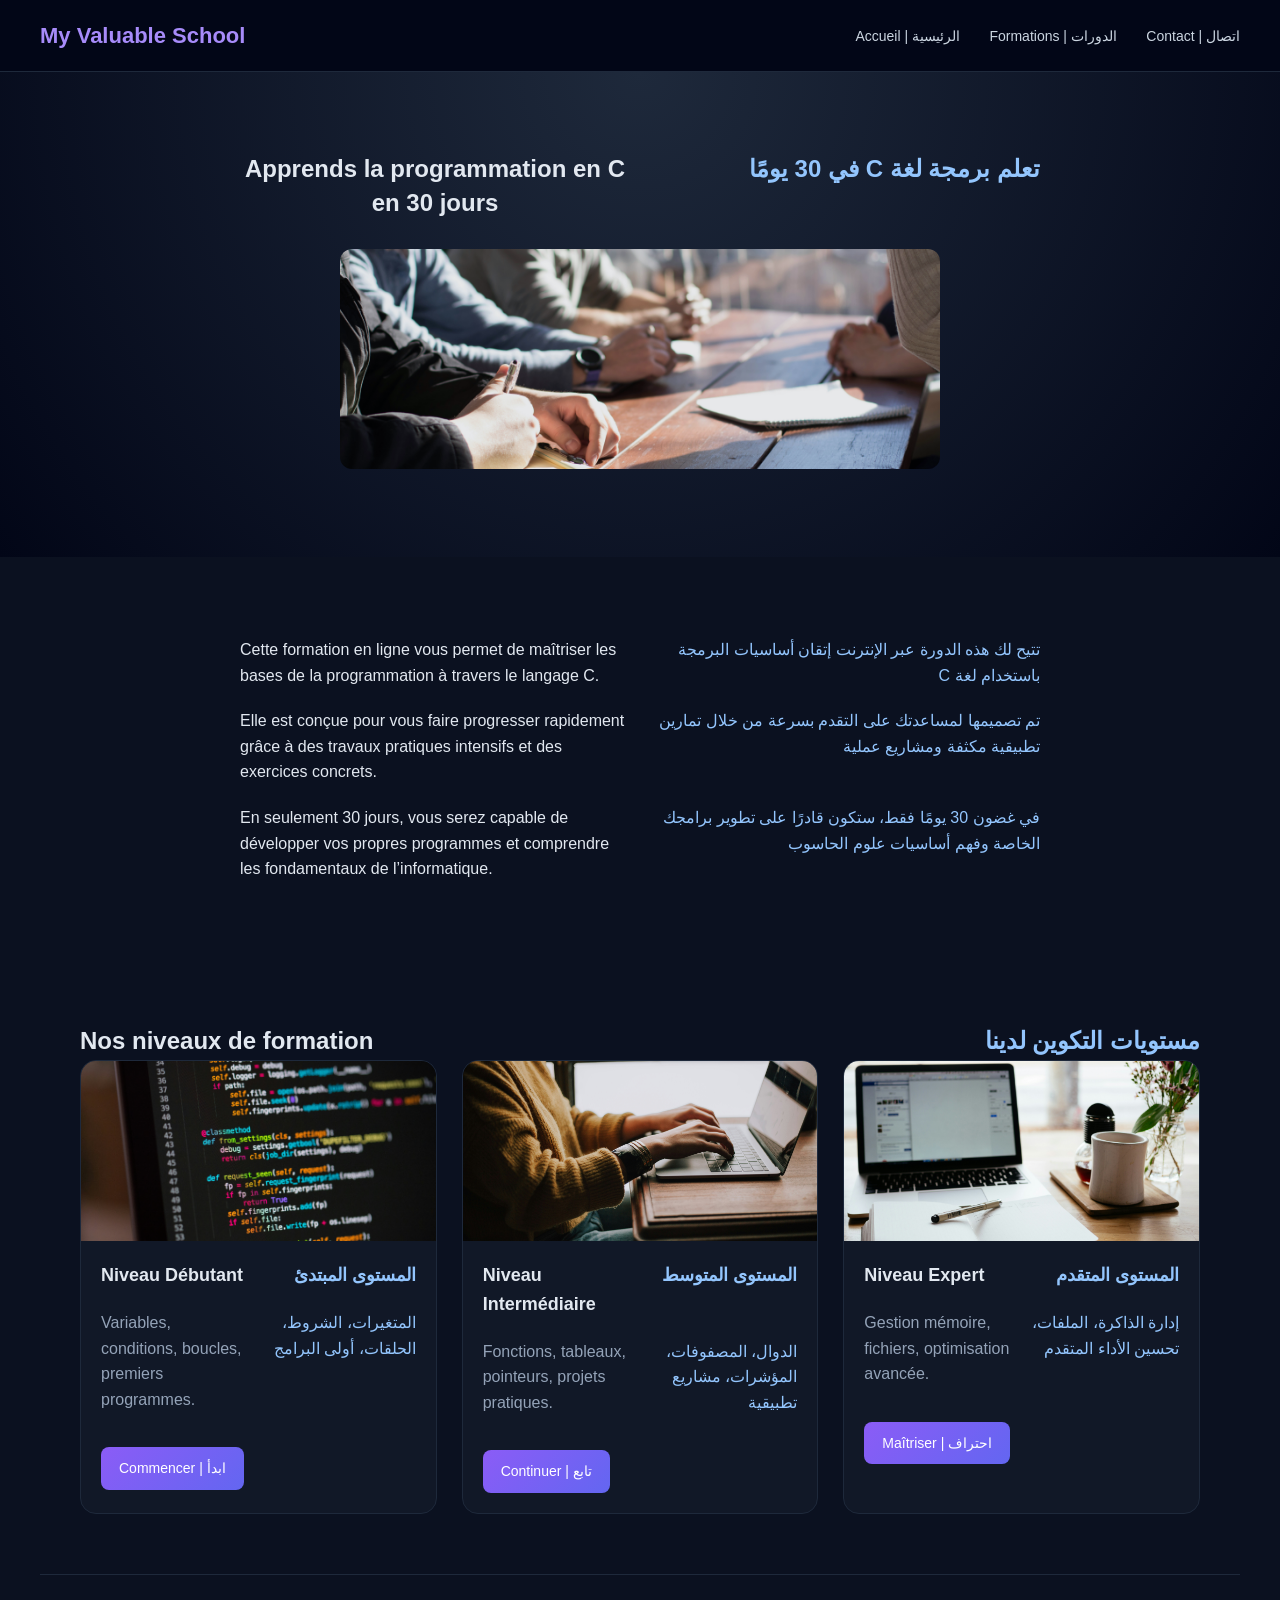
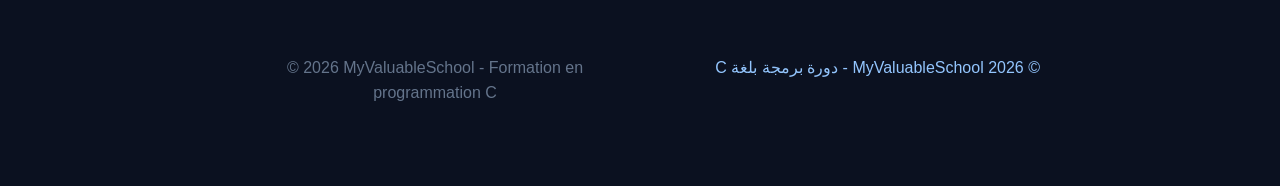
==== index.html @ 790b9a83 "Update index.html" ====
<!DOCTYPE html>
<html lang="fr" dir="ltr">
<head>
<meta charset="UTF-8">

<title>Formation C en ligne | Apprendre la programmation en 30 jours - MyValuableSchool</title>

<meta name="description" content="Apprenez la programmation en langage C en 30 jours grâce à une formation complète basée sur la pratique. Niveaux débutant, intermédiaire et expert.">
<meta name="keywords" content="formation C, apprendre C, programmation C, cours C en ligne, débutant C, TP programmation">

<!-- SEO ARABE -->
<meta name="description" lang="ar" content="تعلم برمجة لغة C خلال 30 يومًا مع دورة عملية كاملة للمبتدئين والمتوسطين والمتقدمين">
<meta name="keywords" lang="ar" content="تعلم C, دورة C, برمجة C, تعليم البرمجة, لغة C">

<!-- MULTILINGUE SEO -->
<link rel="alternate" hreflang="fr" href="index.html">
<link rel="alternate" hreflang="ar" href="index.html">

<meta name="viewport" content="width=device-width, initial-scale=1.0">

<link rel="stylesheet" href="style.css">

<style>

/* HERO AMELIORE */
.hero {
  padding:80px 20px;
  text-align:center;
  background: radial-gradient(circle at top, #1e293b, #020617);
}

.hero h2 {
  font-size:24px;
  font-weight:700;
  max-width:800px;
  margin:auto;
  line-height:1.4;
}

.hero-img {
  margin-top:30px;
  max-width:600px;
  width:100%;
  height:220px;
  object-fit:cover;
  border-radius:12px;
  opacity:0.9;
}

/* INTRO + LECTURE */
.container p {
  max-width:800px;
  margin:20px auto;
  font-size:16px;
}

/* BILINGUE */
.bilingual {
  display:flex;
  gap:20px;
}

.bilingual span {
  width:50%;
}

.ar {
  direction:rtl;
  text-align:right;
  color:#93c5fd;
  font-family:"Tahoma", sans-serif;
}

</style>

</head>

<body>

<header>
  <h1>My Valuable School</h1>
  <nav>
    <a href="index.html">Accueil | الرئيسية</a>
    <a href="#formations">Formations | الدورات</a>
    <a href="contact.html">Contact | اتصال</a>
  </nav>
</header>

<!-- HERO -->
<section class="hero">

  <h2 class="bilingual">
    <span>Apprends la programmation en C en 30 jours</span>
    <span class="ar">تعلم برمجة لغة C في 30 يومًا</span>
  </h2>

  <!-- IMAGE REDUITE -->
  <img class="hero-img" 
       src="assets/dylan-gillis-KdeqA3aTnBY-unsplash.jpg"
       alt="Apprendre la programmation C | تعلم البرمجة بلغة C">

</section>

<!-- INTRO -->
<section class="container">

  <p class="bilingual">
    <span>
      Cette formation en ligne vous permet de maîtriser les bases de la programmation à travers le langage C.
    </span>
    <span class="ar">
      تتيح لك هذه الدورة عبر الإنترنت إتقان أساسيات البرمجة باستخدام لغة C
    </span>
  </p>

  <p class="bilingual">
    <span>
      Elle est conçue pour vous faire progresser rapidement grâce à des travaux pratiques intensifs et des exercices concrets.
    </span>
    <span class="ar">
      تم تصميمها لمساعدتك على التقدم بسرعة من خلال تمارين تطبيقية مكثفة ومشاريع عملية
    </span>
  </p>

  <p class="bilingual">
    <span>
      En seulement 30 jours, vous serez capable de développer vos propres programmes et comprendre les fondamentaux de l’informatique.
    </span>
    <span class="ar">
      في غضون 30 يومًا فقط، ستكون قادرًا على تطوير برامجك الخاصة وفهم أساسيات علوم الحاسوب
    </span>
  </p>

</section>

<!-- NIVEAUX -->
<section id="formations" class="container">
  <h2 class="bilingual">
    <span>Nos niveaux de formation</span>
    <span class="ar">مستويات التكوين لدينا</span>
  </h2>

  <div class="grid">

    <a href="course.html?id=1" class="card">
      <img src="assets/chris-ried-ieic5Tq8YMk-unsplash.jpg" alt="Formation C débutant | تعلم C للمبتدئين">
      <div class="card-content">
        <h3 class="bilingual">
          <span>Niveau Débutant</span>
          <span class="ar">المستوى المبتدئ</span>
        </h3>
        <p class="bilingual">
          <span>Variables, conditions, boucles, premiers programmes.</span>
          <span class="ar">المتغيرات، الشروط، الحلقات، أولى البرامج</span>
        </p>
        <span class="btn">Commencer | ابدأ</span>
      </div>
    </a>

    <a href="course.html?id=2" class="card">
      <img src="assets/christin-hume-mfB1B1s4sMc-unsplash.jpg" alt="Formation C intermédiaire | تعلم C المستوى المتوسط">
      <div class="card-content">
        <h3 class="bilingual">
          <span>Niveau Intermédiaire</span>
          <span class="ar">المستوى المتوسط</span>
        </h3>
        <p class="bilingual">
          <span>Fonctions, tableaux, pointeurs, projets pratiques.</span>
          <span class="ar">الدوال، المصفوفات، المؤشرات، مشاريع تطبيقية</span>
        </p>
        <span class="btn">Continuer | تابع</span>
      </div>
    </a>

    <a href="course.html?id=3" class="card">
      <img src="assets/nick-morrison-FHnnjk1Yj7Y-unsplash.jpg" alt="Formation C expert | تعلم C المتقدم">
      <div class="card-content">
        <h3 class="bilingual">
          <span>Niveau Expert</span>
          <span class="ar">المستوى المتقدم</span>
        </h3>
        <p class="bilingual">
          <span>Gestion mémoire, fichiers, optimisation avancée.</span>
          <span class="ar">إدارة الذاكرة، الملفات، تحسين الأداء المتقدم</span>
        </p>
        <span class="btn">Maîtriser | احتراف</span>
      </div>
    </a>

  </div>
</section>

<footer class="container">
  <p class="bilingual">
    <span>© 2026 MyValuableSchool - Formation en programmation C</span>
    <span class="ar">© 2026 MyValuableSchool - دورة برمجة بلغة C</span>
  </p>
</footer>

</body>
</html>
---- style.css ----
/* RESET */
* {
  margin:0;
  padding:0;
  box-sizing:border-box;
}

body {
  font-family: "Inter", Arial, sans-serif;
  background:#0b1120;
  color:#e2e8f0;
  line-height:1.6;
}

/* HEADER */
header {
  display:flex;
  justify-content:space-between;
  align-items:center;
  padding:18px 40px;
  background:rgba(2,6,23,0.9);
  backdrop-filter: blur(10px);
  position:sticky;
  top:0;
  z-index:1000;
  border-bottom:1px solid #1e293b;
}

header h1 {
  color:#a78bfa;
  font-size:22px;
  font-weight:600;
}

nav a {
  margin-left:25px;
  color:#cbd5e1;
  text-decoration:none;
  font-size:14px;
  transition:0.3s;
}

nav a:hover {
  color:#a78bfa;
}

/* HERO */
.hero {
  padding:100px 40px;
  text-align:center;
  background: radial-gradient(circle at top, #1e293b, #020617);
}

.hero h2 {
  font-size:42px;
  font-weight:700;
  margin-bottom:15px;
}

.hero p {
  color:#94a3b8;
  font-size:18px;
}

/* CONTAINER */
.container {
  padding:60px 40px;
  max-width:1200px;
  margin:auto;
}

/* GRID (cards accueil) */
.grid {
  display:grid;
  grid-template-columns:repeat(auto-fit,minmax(280px,1fr));
  gap:25px;
}

/* CARD */
.card {
  background:#111827;
  border-radius:16px;
  overflow:hidden;
  transition:all 0.3s ease;
  border:1px solid #1e293b;
  text-decoration:none;
  color:inherit;
}

.card:hover {
  transform:translateY(-5px);
  box-shadow:0 10px 30px rgba(0,0,0,0.4);
}

/* IMAGE */
.card img {
  width:100%;
  height:180px;
  object-fit:cover;
  display:block;
}

/* CONTENU */
.card-content {
  padding:20px;
}

.card-content h3 {
  margin-bottom:10px;
  font-size:18px;
}

.card-content p {
  color:#94a3b8;
  font-size:14px;
}

/* BUTTON */
.btn {
  display:inline-block;
  margin-top:15px;
  background:linear-gradient(135deg,#8b5cf6,#6366f1);
  padding:10px 18px;
  border-radius:8px;
  text-decoration:none;
  color:white;
  font-size:14px;
  transition:0.3s;
}

.btn:hover {
  transform:translateY(-2px);
  box-shadow:0 5px 15px rgba(139,92,246,0.4);
}

/* VIDEO INTRO (GRANDE) */
.video {
  width:100%;
  max-width:800px;
  border-radius:12px;
  margin:20px 0;
}

/* ========================= */
/* CHAPITRES (NOUVEAU DESIGN) */
/* ========================= */

.chapters-grid {
  display:grid;
  grid-template-columns:repeat(3, 1fr);
  gap:20px;
  margin-top:30px;
}

.chapter {
  background:#111827;
  padding:15px;
  border-radius:12px;
  border:1px solid #1e293b;
  transition:0.3s;
}

.chapter:hover {
  transform:translateY(-4px);
  box-shadow:0 8px 20px rgba(0,0,0,0.4);
}

.chapter h3 {
  font-size:15px;
  margin-bottom:10px;
}

/* VIDEO PETITE */
.chapter iframe {
  width:100%;
  height:160px;
  border-radius:8px;
  margin-bottom:10px;
}

/* RESSOURCES */
.chapter ul {
  margin-top:10px;
  padding-left:15px;
}

.chapter a {
  color:#a78bfa;
  text-decoration:none;
  font-size:13px;
}

/* FORM */
form {
  max-width:500px;
}

form input,
form select,
form textarea {
  width:100%;
  padding:12px;
  margin:10px 0;
  border-radius:8px;
  border:1px solid #1e293b;
  background:#020617;
  color:white;
}

form input:focus,
form textarea:focus {
  outline:none;
  border-color:#8b5cf6;
}

/* FOOTER */
footer {
  text-align:center;
  padding:30px;
  border-top:1px solid #1e293b;
  color:#64748b;
  font-size:14px;
}

/* RESPONSIVE */
@media(max-width:900px){
  .chapters-grid {
    grid-template-columns:repeat(2, 1fr);
  }
}

@media(max-width:768px){
  header {
    padding:15px 20px;
  }

  .hero {
    padding:70px 20px;
  }

  .hero h2 {
    font-size:30px;
  }

  .container {
    padding:40px 20px;
  }
}

@media(max-width:800px){
  .chapters-grid {
    grid-template-columns:1fr;
  }
}
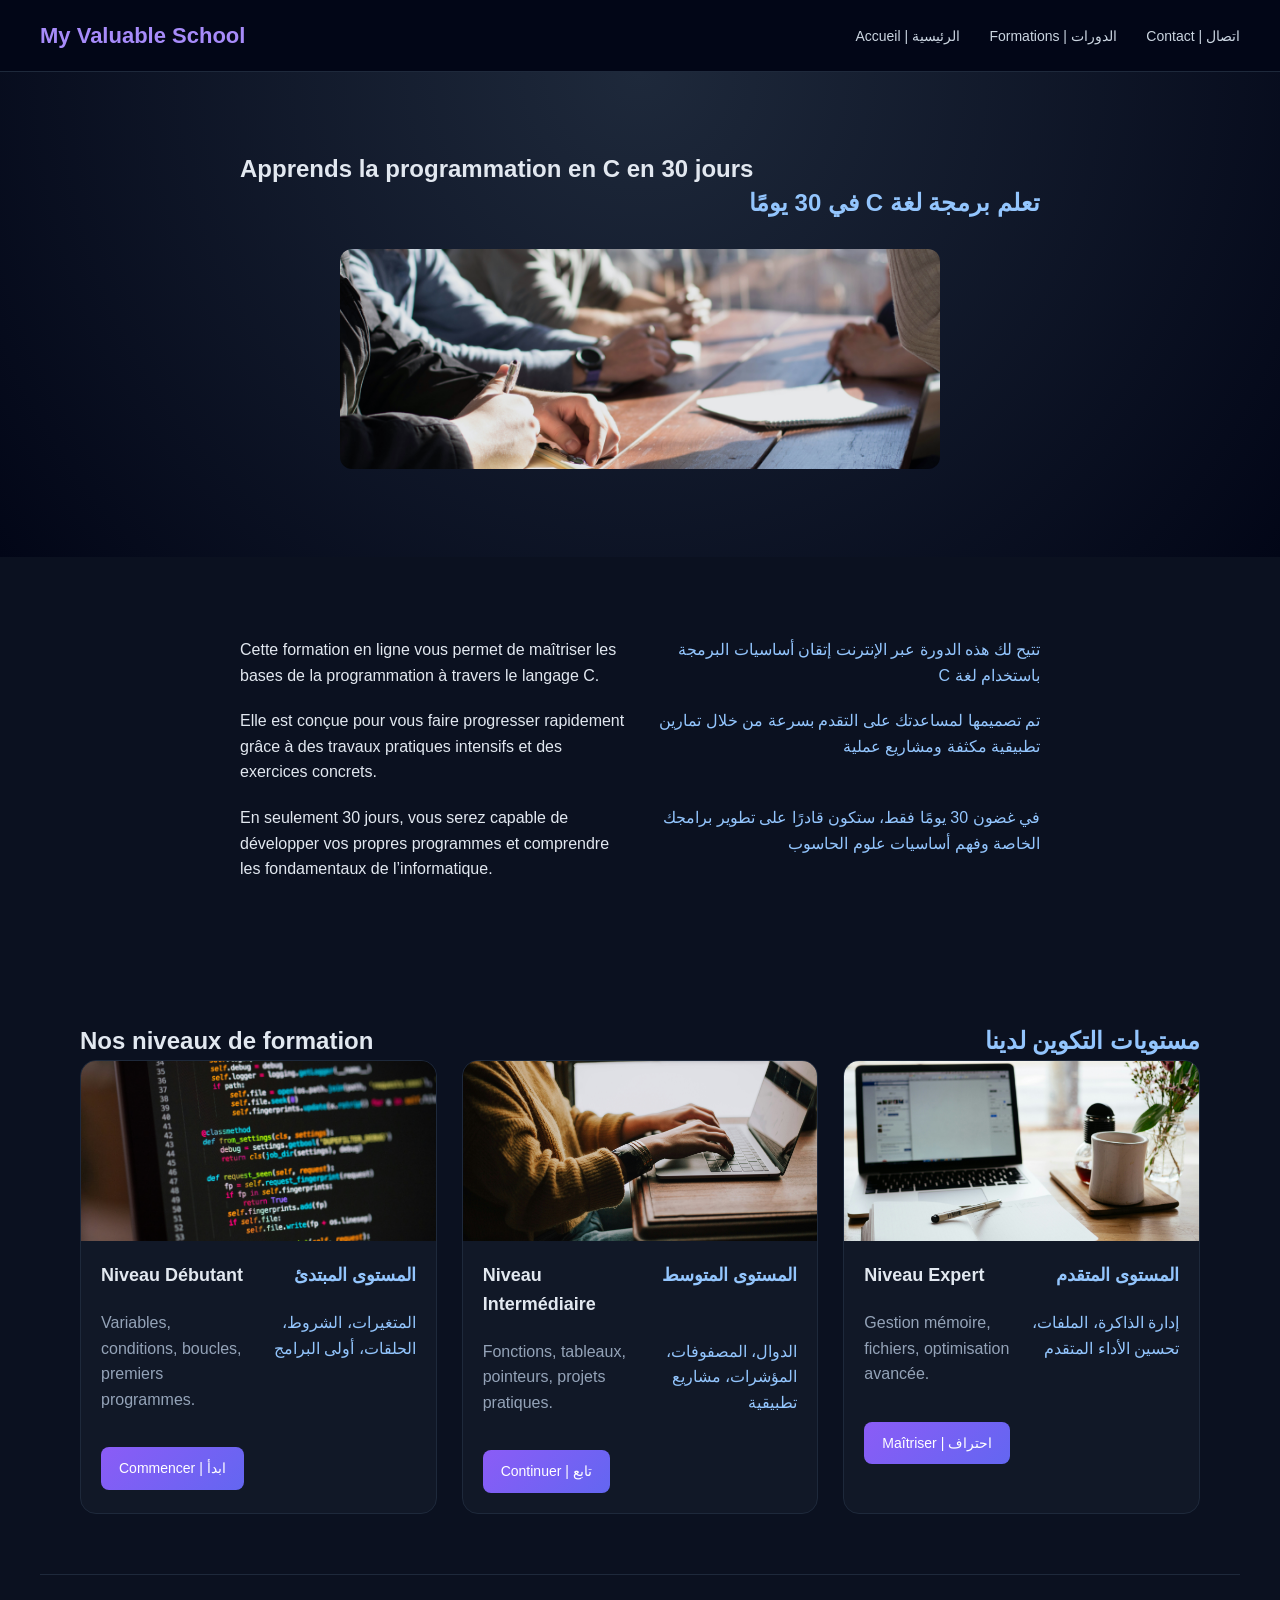
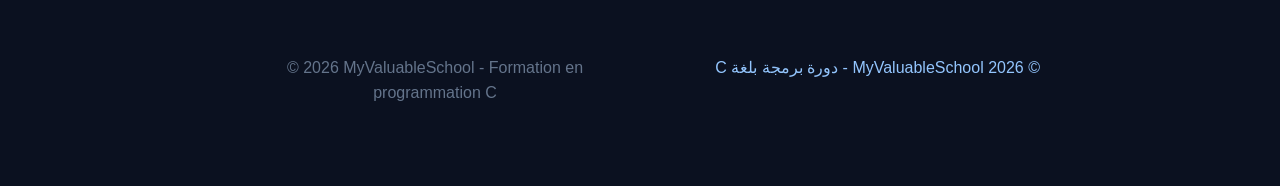
==== commit 3ae018c4: "Update index.html" ====
--- a/index.html
+++ b/index.html
@@ -90,9 +90,13 @@
 <section class="hero">
 
   <h2 class="bilingual">
-    <span>Apprends la programmation en C en 30 jours</span>
-    <span class="ar">تعلم برمجة لغة C في 30 يومًا</span>
+    Apprends la programmation en C en 30 jours
   </h2>
+
+    <h2 class="ar">
+   تعلم برمجة لغة C في 30 يومًا
+  </h2>
+
 
   <!-- IMAGE REDUITE -->
   <img class="hero-img" 
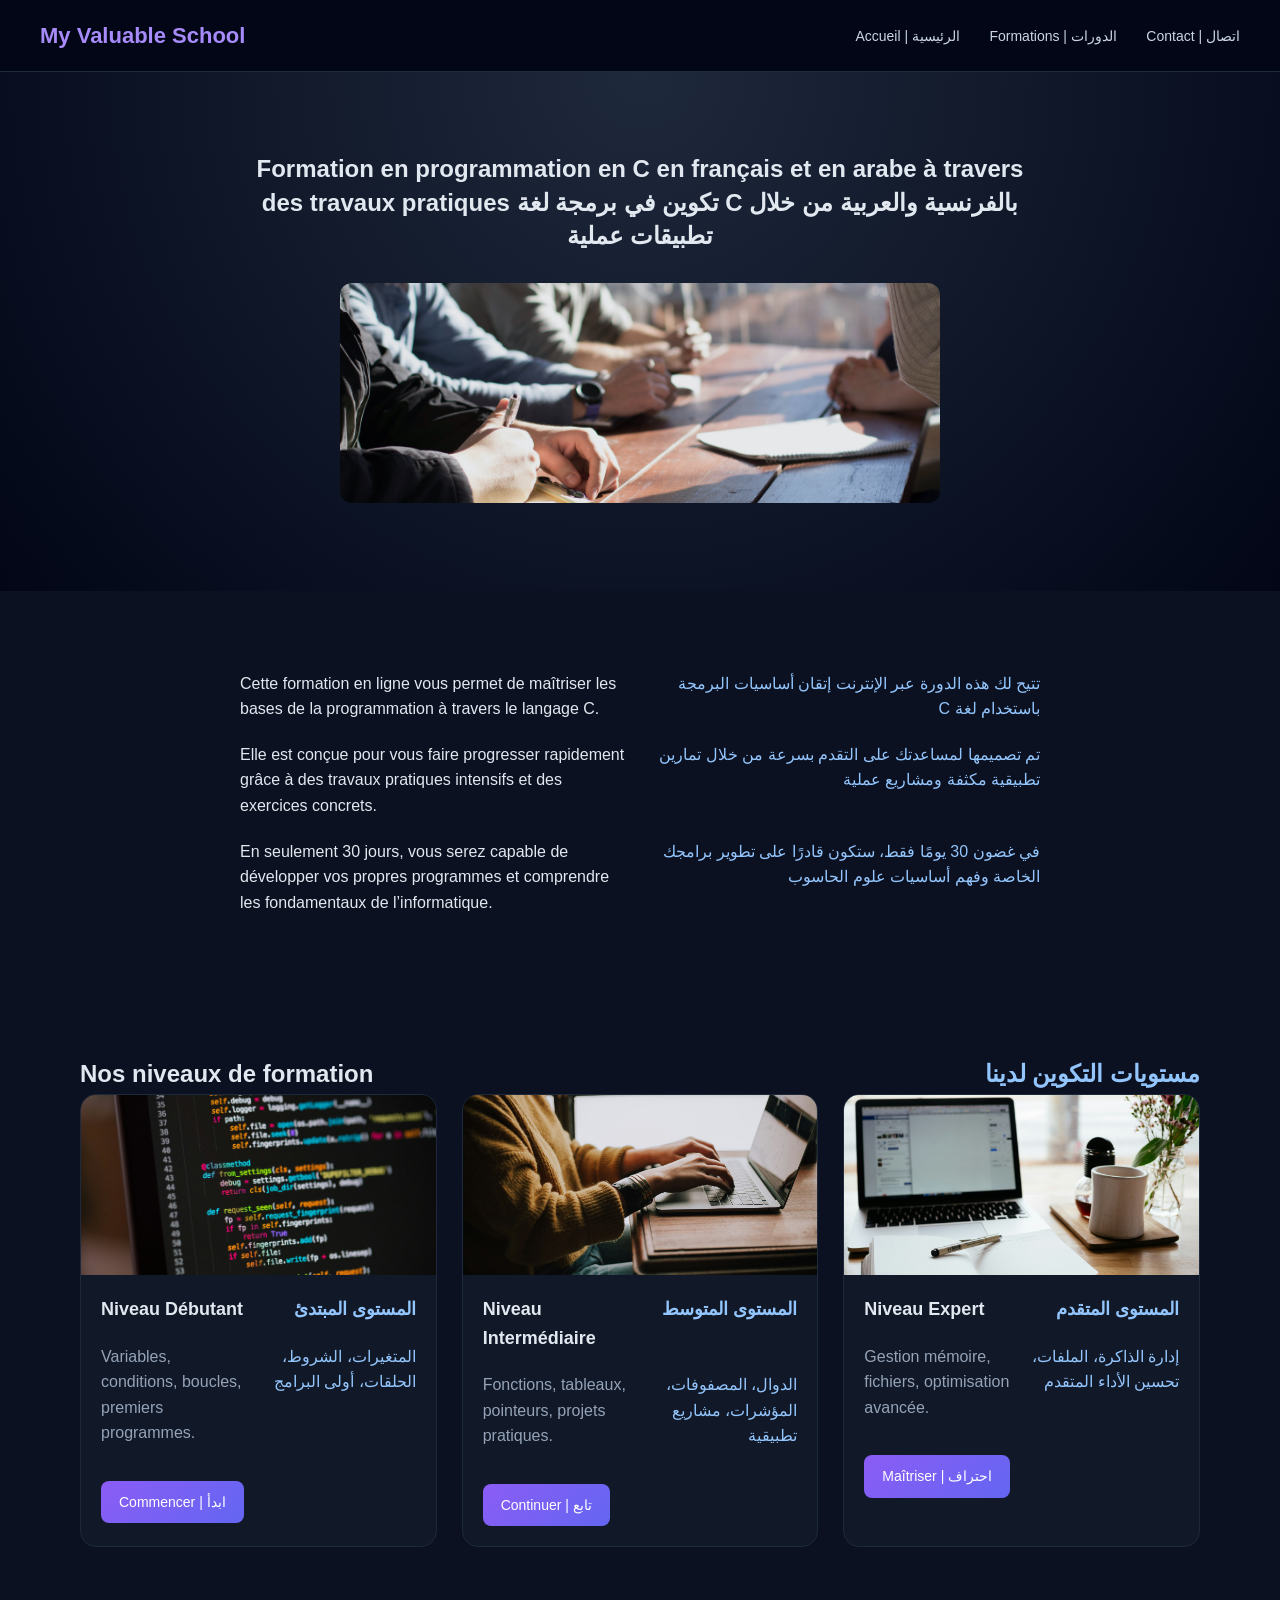
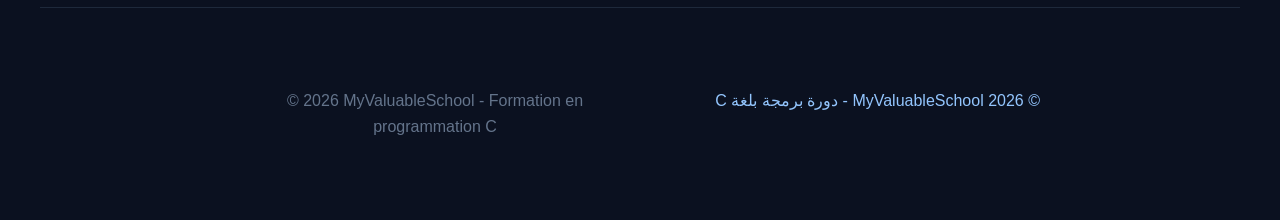
==== commit 60ddb02f: "Update index.html" ====
--- a/index.html
+++ b/index.html
@@ -90,11 +90,9 @@
 <section class="hero">
 
   <h2 class="bilingual">
-    Apprends la programmation en C en 30 jours
-  </h2>
-
-    <h2 class="ar">
-   تعلم برمجة لغة C في 30 يومًا
+    Formation en programmation en C en français et en arabe à travers des travaux pratiques
+تكوين في برمجة لغة C بالفرنسية والعربية من خلال تطبيقات عملية
+
   </h2>
 
 
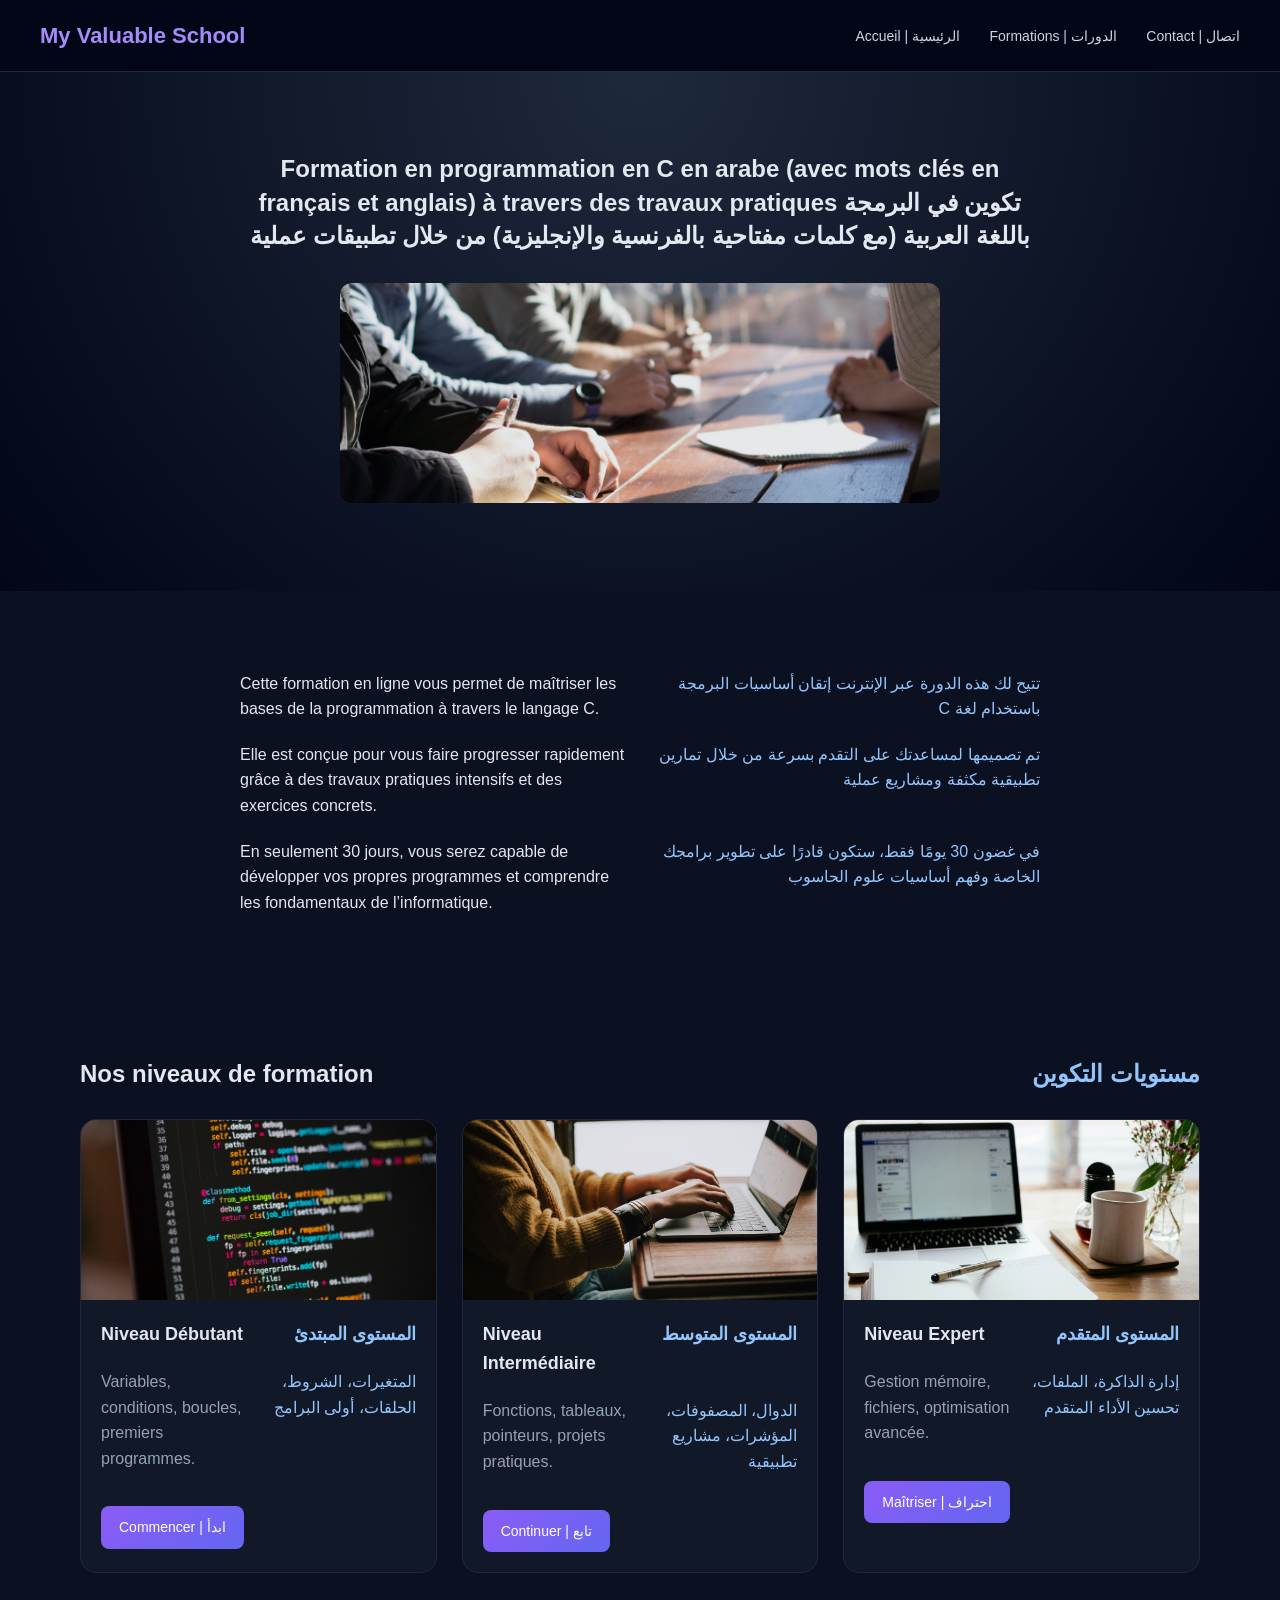
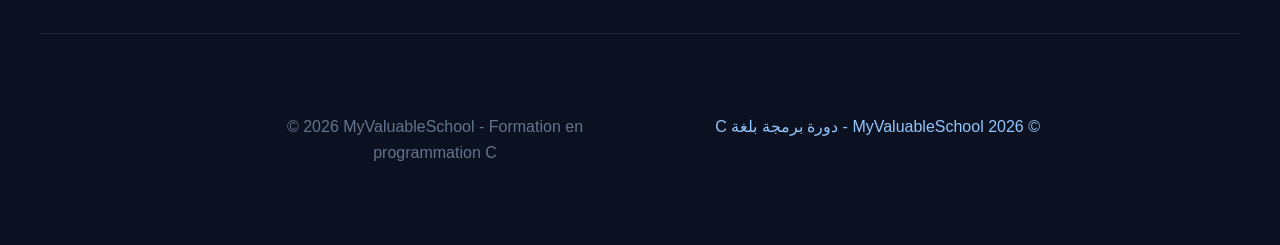
==== commit 025b001a: "Update index.html" ====
--- a/index.html
+++ b/index.html
@@ -90,8 +90,8 @@
 <section class="hero">
 
   <h2 class="bilingual">
-    Formation en programmation en C en français et en arabe à travers des travaux pratiques
-تكوين في برمجة لغة C بالفرنسية والعربية من خلال تطبيقات عملية
+    Formation en programmation en C en arabe (avec mots clés en français et anglais) à travers des travaux pratiques
+تكوين في البرمجة باللغة العربية (مع كلمات مفتاحية بالفرنسية والإنجليزية) من خلال تطبيقات عملية
 
   </h2>
 
@@ -139,9 +139,9 @@
 <section id="formations" class="container">
   <h2 class="bilingual">
     <span>Nos niveaux de formation</span>
-    <span class="ar">مستويات التكوين لدينا</span>
+    <span class="ar">مستويات التكوين </span>
   </h2>
-
+</br>
   <div class="grid">
 
     <a href="course.html?id=1" class="card">
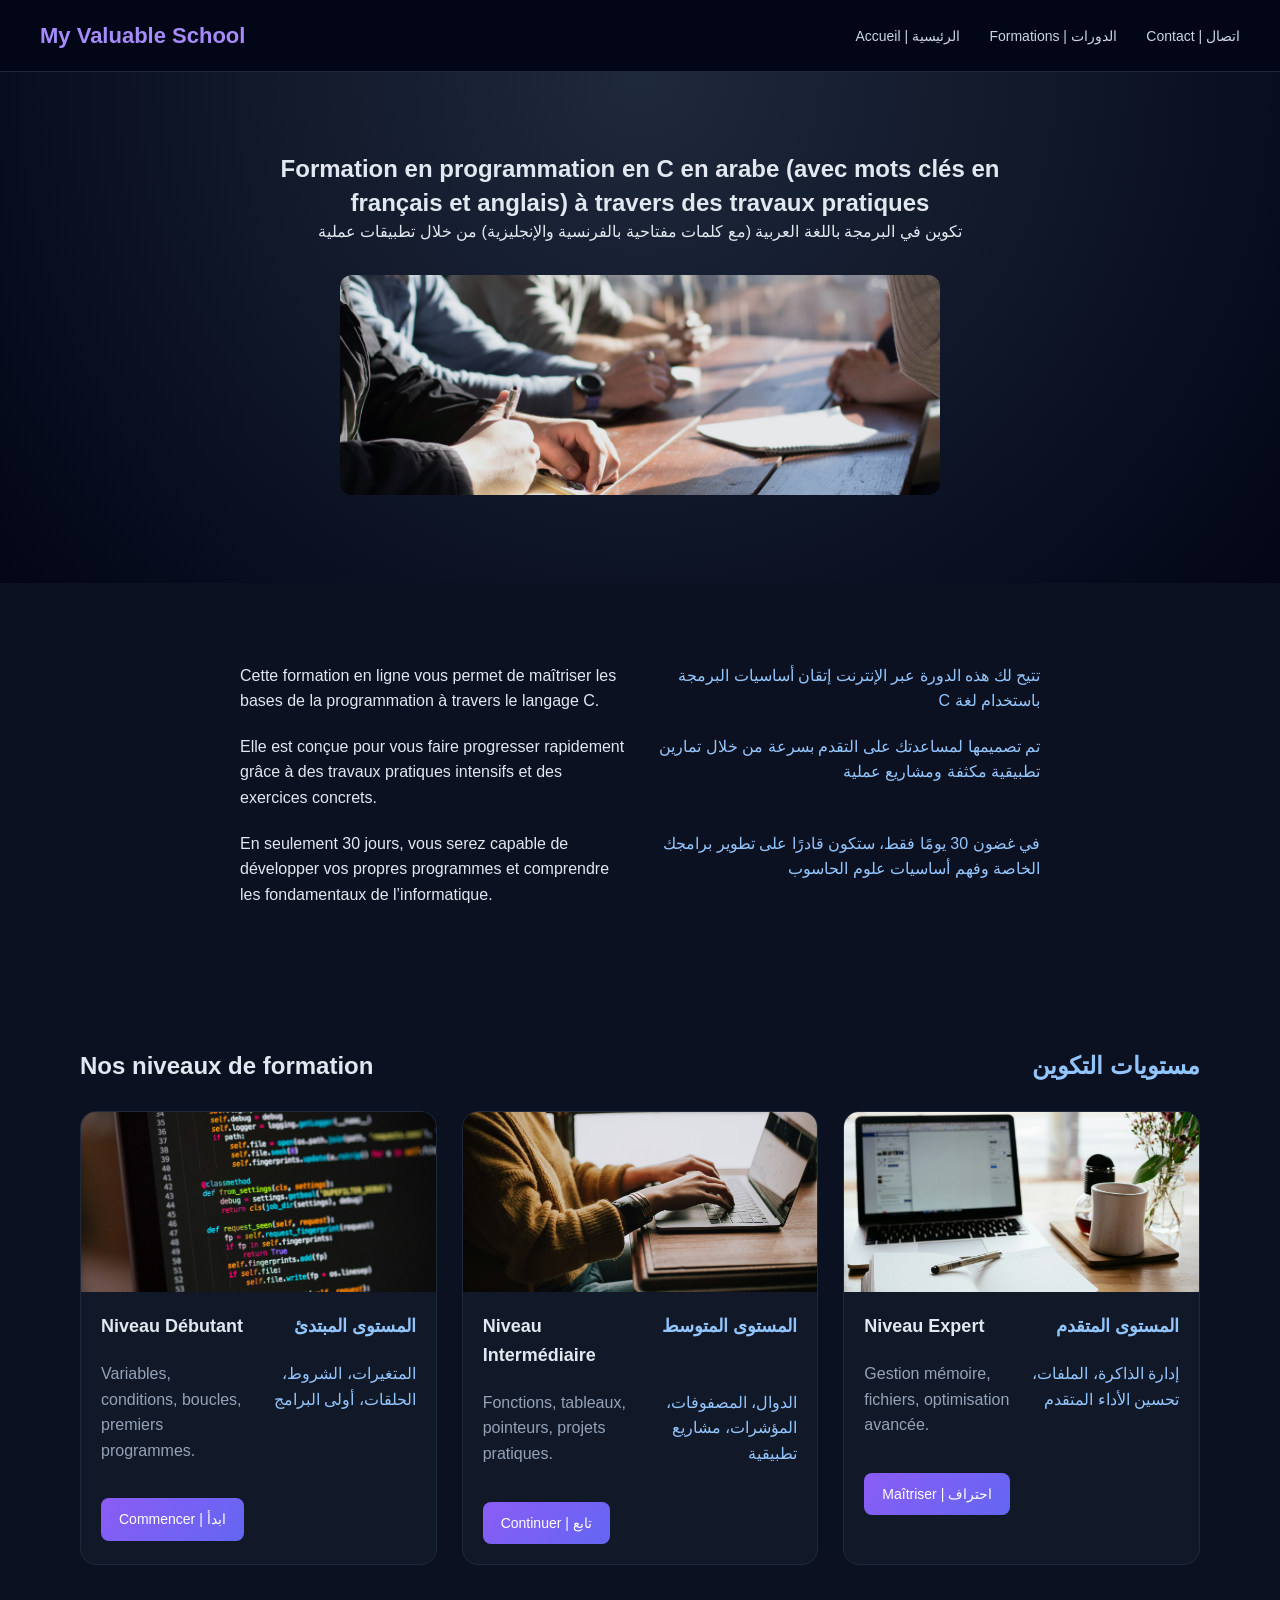
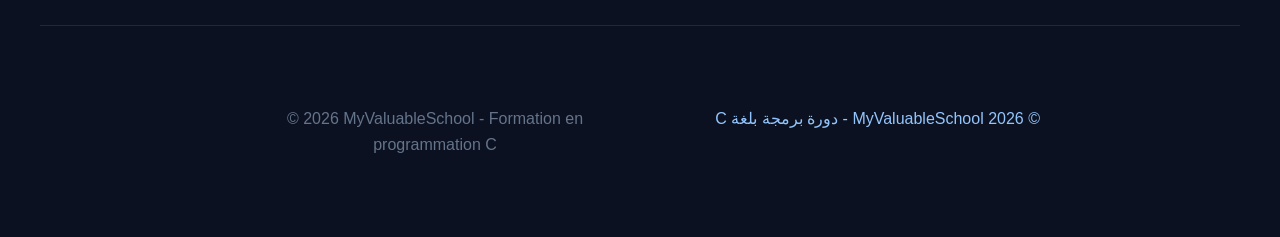
==== commit 6aa56cfc: "Update index.html" ====
--- a/index.html
+++ b/index.html
@@ -91,10 +91,9 @@
 
   <h2 class="bilingual">
     Formation en programmation en C en arabe (avec mots clés en français et anglais) à travers des travaux pratiques
-تكوين في البرمجة باللغة العربية (مع كلمات مفتاحية بالفرنسية والإنجليزية) من خلال تطبيقات عملية
-
   </h2>
 
+  تكوين في البرمجة باللغة العربية (مع كلمات مفتاحية بالفرنسية والإنجليزية) من خلال تطبيقات عملية
 
   <!-- IMAGE REDUITE -->
   <img class="hero-img" 
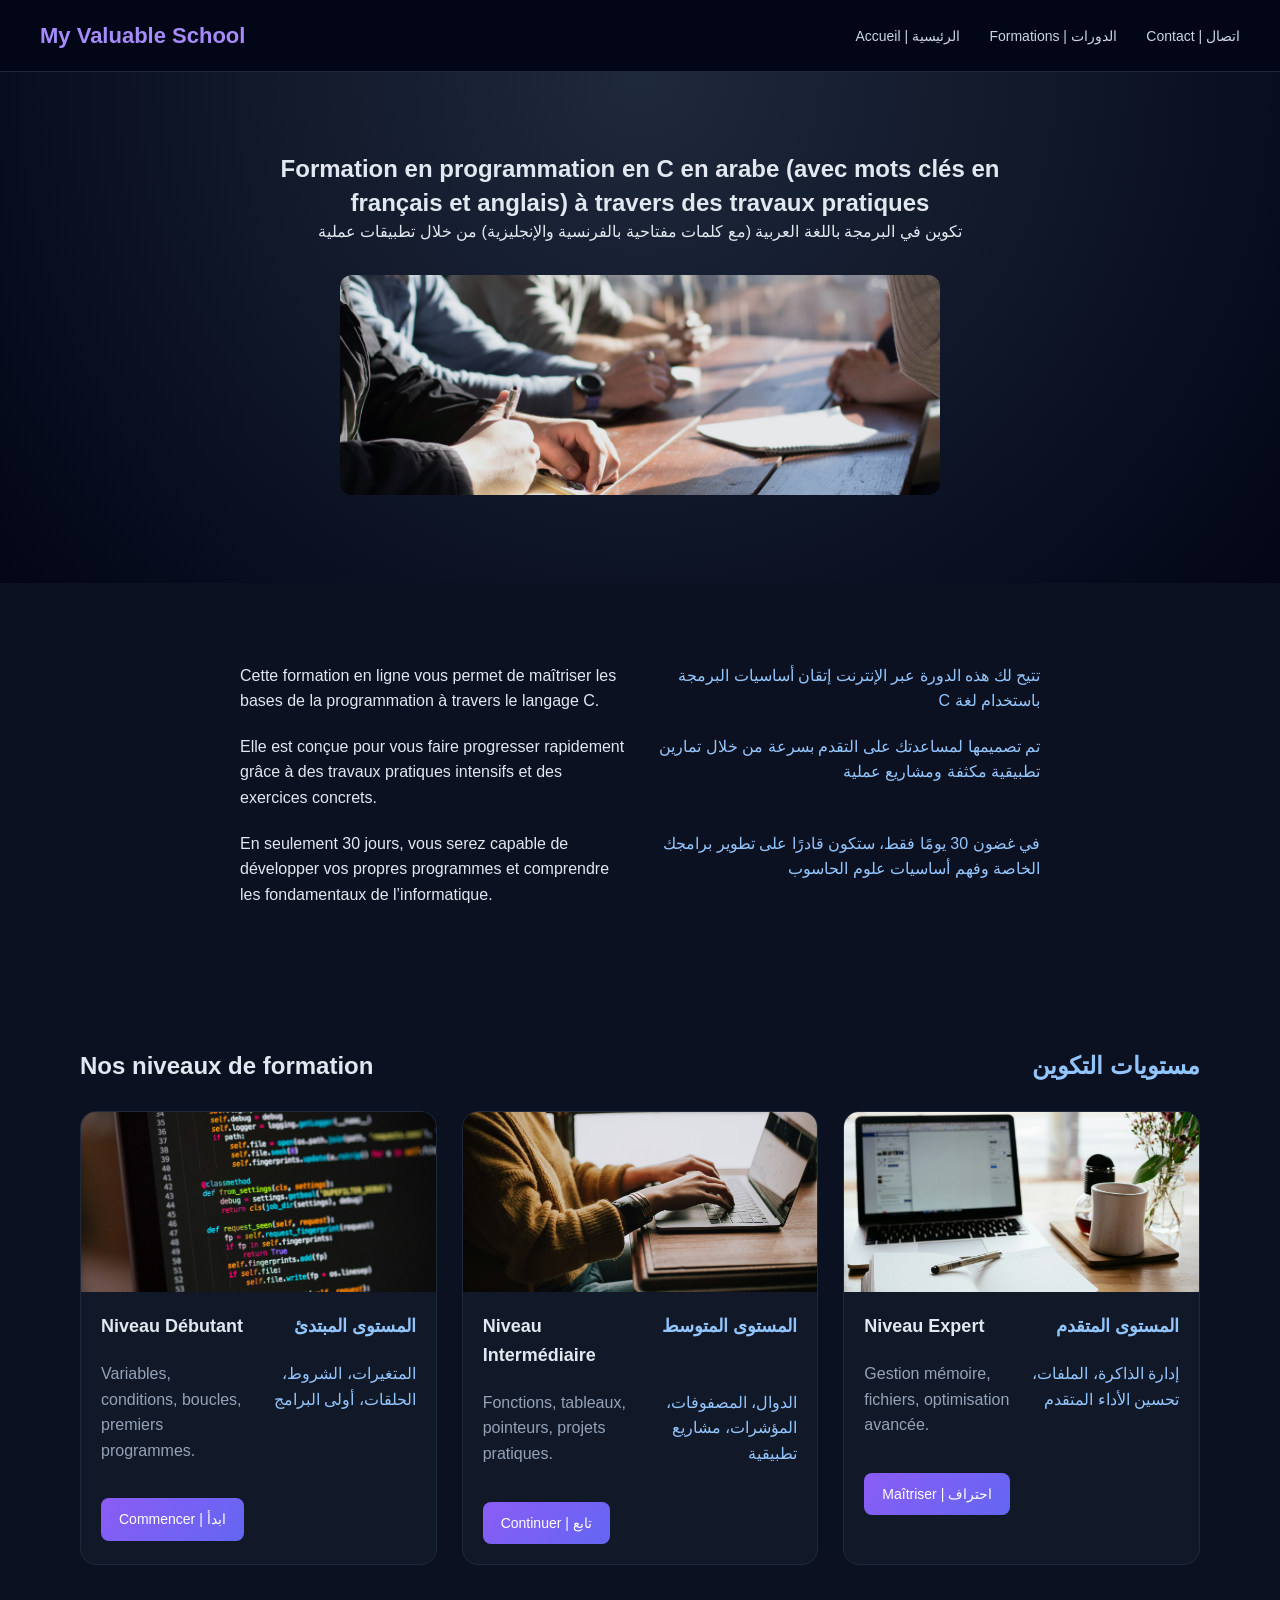
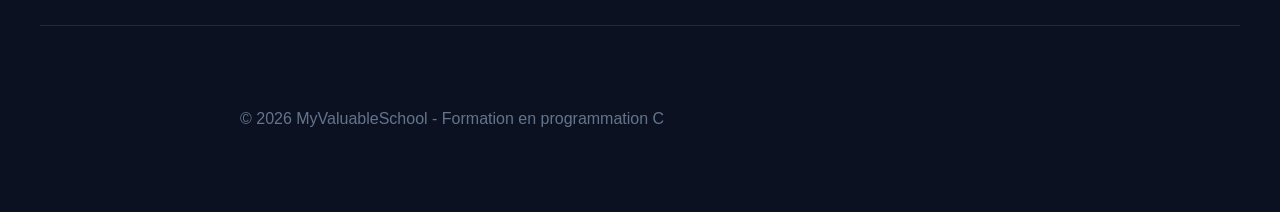
==== commit 81ee60c9: "Update index.html" ====
--- a/index.html
+++ b/index.html
@@ -193,8 +193,7 @@
 
 <footer class="container">
   <p class="bilingual">
-    <span>© 2026 MyValuableSchool - Formation en programmation C</span>
-    <span class="ar">© 2026 MyValuableSchool - دورة برمجة بلغة C</span>
+   © 2026 MyValuableSchool - Formation en programmation C
   </p>
 </footer>
 
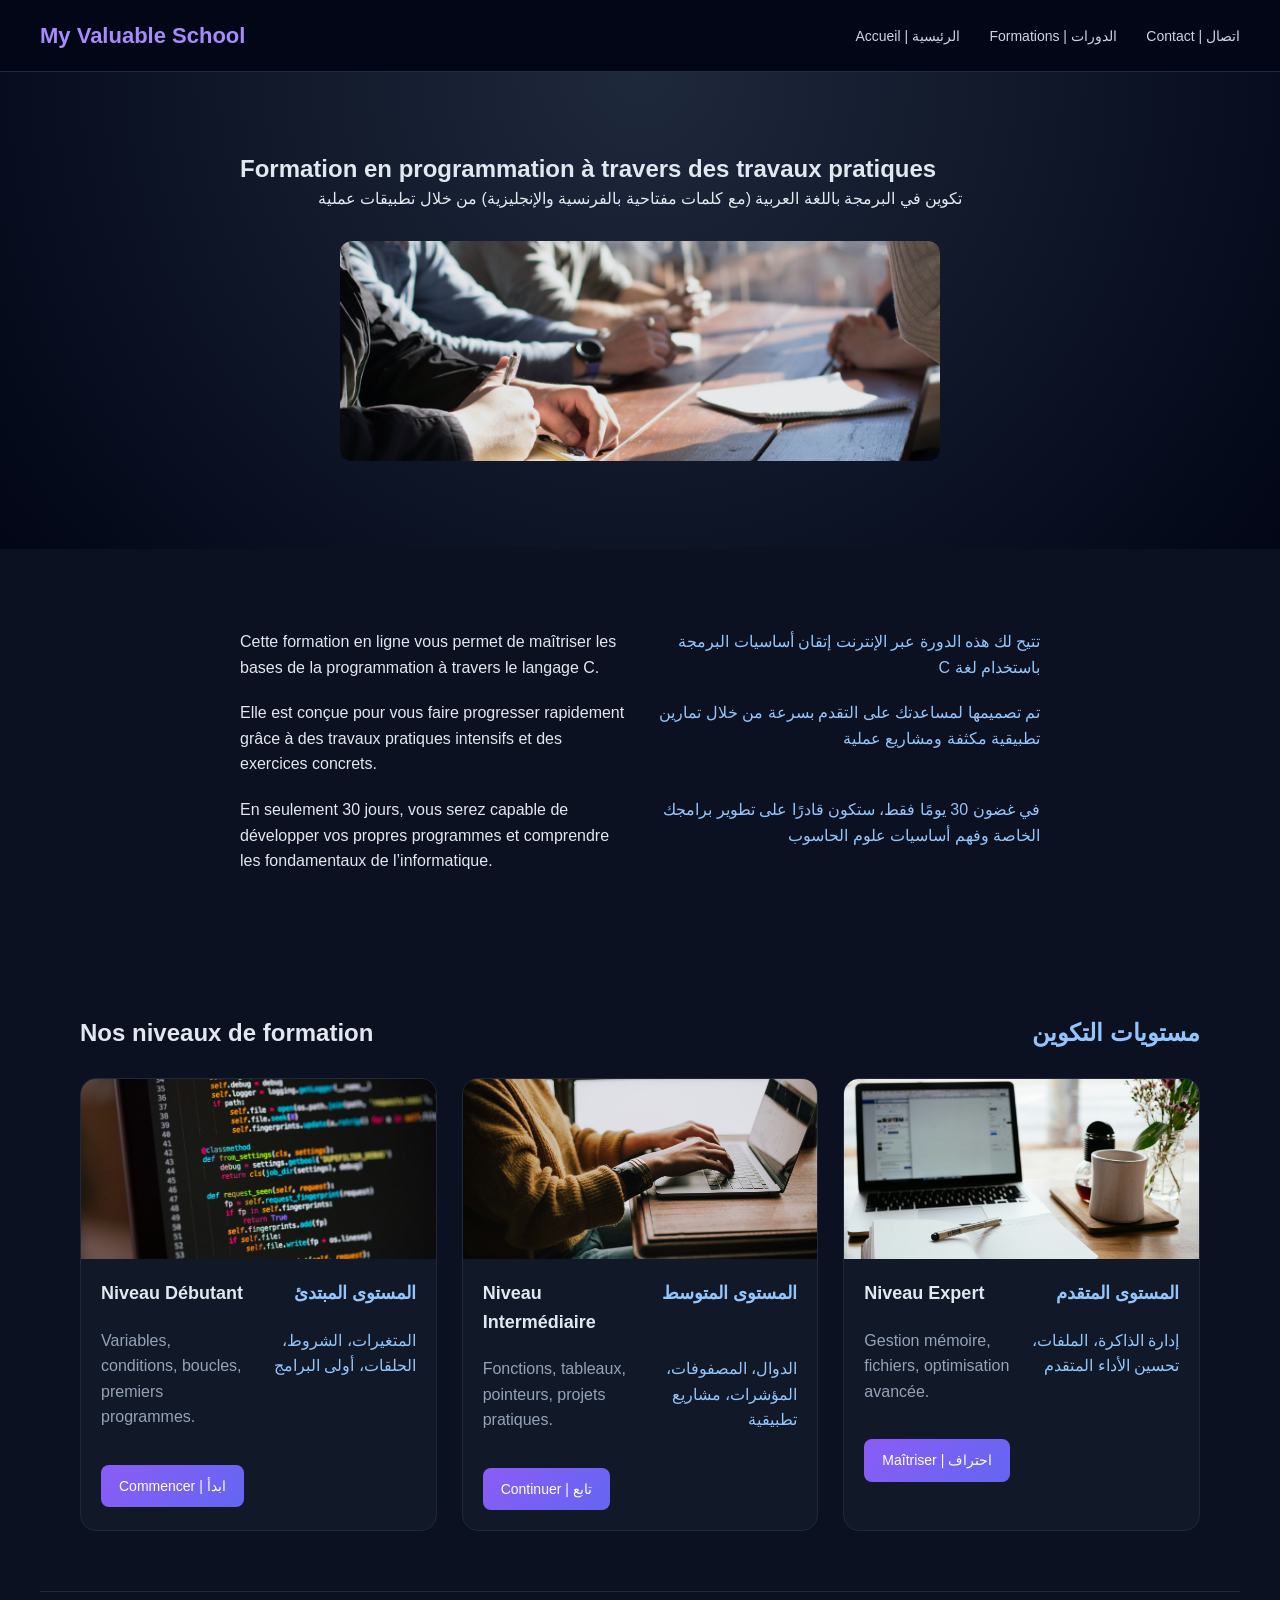
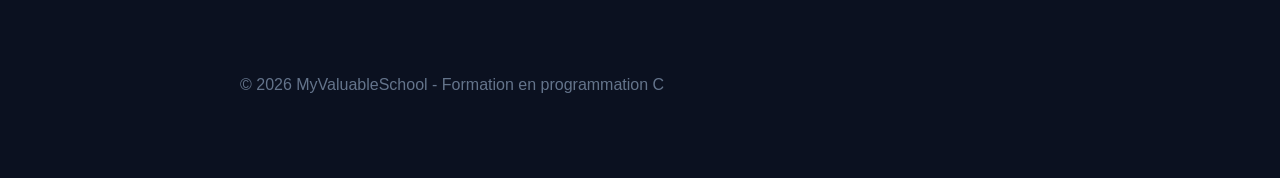
==== commit 1ea60c8a: "Update index.html" ====
--- a/index.html
+++ b/index.html
@@ -90,7 +90,7 @@
 <section class="hero">
 
   <h2 class="bilingual">
-    Formation en programmation en C en arabe (avec mots clés en français et anglais) à travers des travaux pratiques
+    Formation en programmation à travers des travaux pratiques
   </h2>
 
   تكوين في البرمجة باللغة العربية (مع كلمات مفتاحية بالفرنسية والإنجليزية) من خلال تطبيقات عملية
